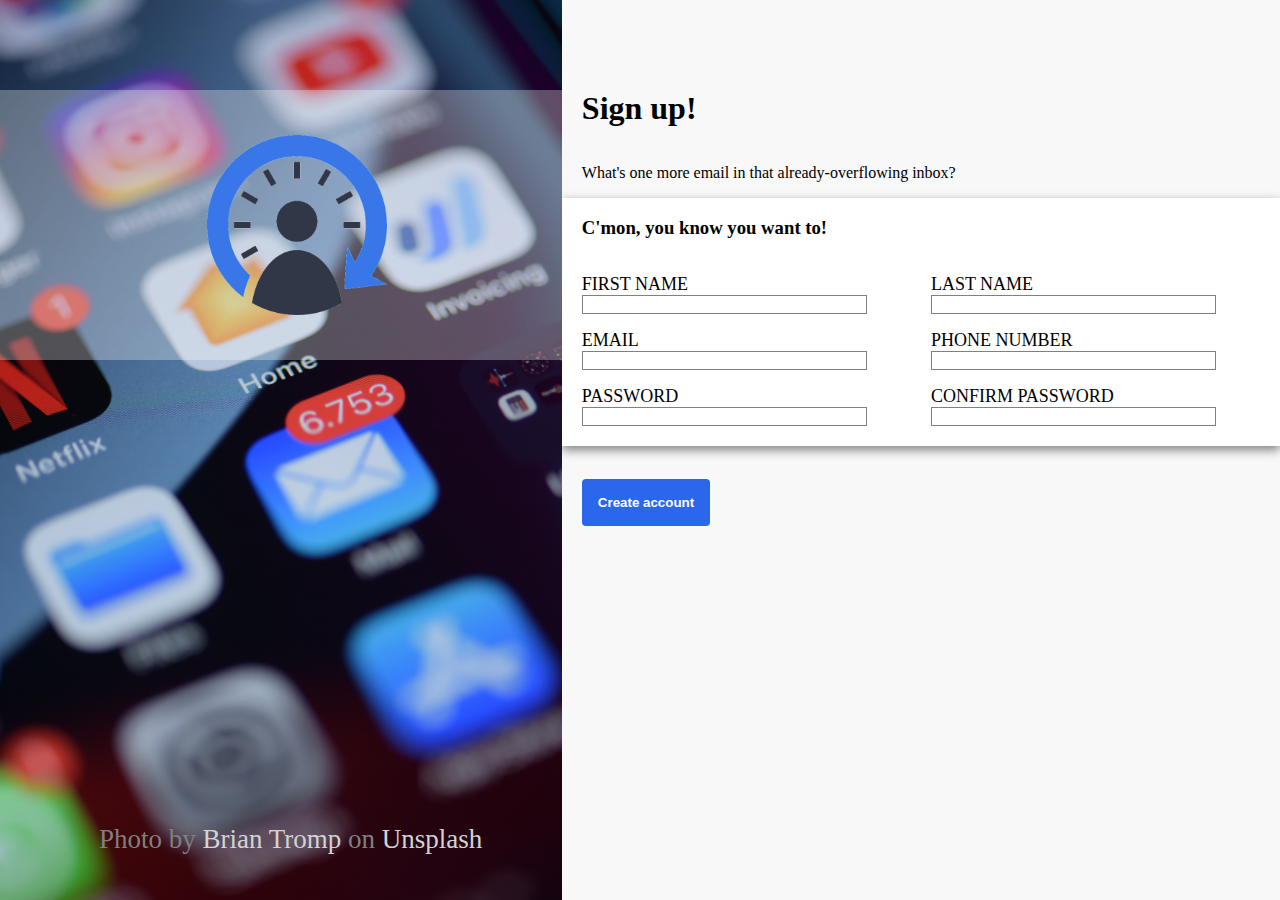
==== index.html @ 820937c0 "Complete basic layout and form function" ====
<!DOCTYPE html>
<html lang="en">
    <head>
        <meta charset="UTF-8">
        <meta http-equiv="X-UA-Compatible" content="IE=edge">
        <meta name="viewport" content="width=device-width, initial-scale=1.0">
        <link rel="stylesheet" href="styles.css">
        <title>Sign-up form</title>
    </head>
    <body>
        <div class="container">
            <div class="image">
                <img class="side-image"
                    src="./images/brian-tromp-X8ejw0g0C_g-unsplash.jpg"
                    alt="picture of phone screen showing many unread emails">
                <div class="logo-background"></div>
                <img class="logo" src="./images/logo.png" alt="logo">
                <div class="image-credit">Photo by <a
                        href="https://unsplash.com/@84media?utm_source=unsplash&utm_medium=referral&utm_content=creditCopyText">Brian
                        Tromp</a> on <a
                        href="https://unsplash.com/s/photos/email?utm_source=unsplash&utm_medium=referral&utm_content=creditCopyText">Unsplash</a>
                </div>
            </div>
            <div class="form-outer-container">
                <h1 class="cta cta-headline">Sign up!</h1>
                <p class="cta">What's one more email in that already-overflowing
                    inbox?</p>
                <div class="form-inner-container">
                    <h3>C'mon, you know you want to!</h3>
                    <form action="thanks.html">
                        <div class="flex-div">
                            <label for="first-name">FIRST NAME</label>
                            <input type="text" required>
                        </div>
                        <div class="flex-div">
                            <label for="last-name">LAST NAME</label>
                            <input type="text" required>
                        </div>
                        <div class="flex-div">
                            <label for="email">EMAIL</label>
                            <input type="email" required>
                        </div>
                        <div class="flex-div">
                            <label for="tel">PHONE NUMBER

                            </label>
                            <input type="tel" pattern="^(\+\d{1,2}\s)?\(?\d{3}\)?[\s.-]?\d{3}[\s.-]?\d{4}$"
                                 required>
                        </div>
                        <div class="flex-div">
                            <label for="password" required>PASSWORD

                            </label>
                            <input type="password" class="error" required>
                        </div>
                        <div class="flex-div">
                            <label for="confirm-password">CONFIRM PASSWORD
                            </label>
                            <input type="password" class="error" required>
                        </div>
                        <button class="submit-button" type="submit">Create
                            account</button>
                    </form>
                </div>
            </div>
        </div>
    </body>
</html>
---- styles.css ----
body {
    margin: 0;
}

form {
    display: flex;
    flex-wrap: wrap;
    justify-content: space-around;
    position: relative;

}
.submit-button {
    position: absolute;
    left: 0;
    bottom: -100px;
    background-color: rgb(43, 103, 235);
    color: white;
    font-weight: bold;
    border: none;
    border-radius: 4px;
    padding: 1rem;

}
.flex-div {
    display: flex;
    flex-direction: column;
    align-items: left;
    /* justify-content: space-between; */

    flex-shrink: 1;
    flex-basis: 50%;


}

label {
    font-size: 2vh;
    margin-top: 1rem;
}

input {
    width: 80%;
    /* flex-shrink: 1; */
    /* display: block; */
    border: solid .125px grey;

}

input:focus {
    border: solid .125px  rgb(43, 103, 235);
    box-shadow: 5px 5px 5px grey;
}
input:focus-visible {
    outline:rgb(43, 103, 235);
}
input .error:invalid {
    border:red;
}
.container {
    display: flex;
    justify-content: space-around;
}

.image {
    position: relative;
    display: flex;
    overflow: hidden;
}

.side-image {
    height: 100vh;
    /* overflow: hidden; */

}

.image-credit {
    position: absolute;
    bottom: 5vh;
    left: 11vh;
    font-size: 3vh;
    color: grey;

}

.image-credit a {
    text-decoration: none;
    color: lightgray;

}

.logo {
    position: absolute;
    top: 15vh;
    left: 23vh;
    height: 20vh;

}

.logo-background {
    position: absolute;
    top: 10vh;
    height: 30vh;
    width: 100%;
    background-color: white;
    opacity: 30%;
}

.form-outer-container {
    display: flex;
    flex-direction: column;
    /* justify-content: center; */
    flex-grow: 1;
    /*  flex-shrink: 0; */
    flex-basis: 60%;
    background-color: #f8f8f8;
    /* padding: 100px 0; */
}

.form-inner-container {
    /* flex-basis: 33%; */
    /* min-height: 50vh; */
    background-color: white;
    box-shadow: 0 .25rem 10px gray;
    padding-left: 20px;
    padding-bottom: 20px;
}

.cta {
    margin-left: 20px;
}

.cta-headline {
    /* margin-bottom: 0; */
    margin-top: 10vh;
}
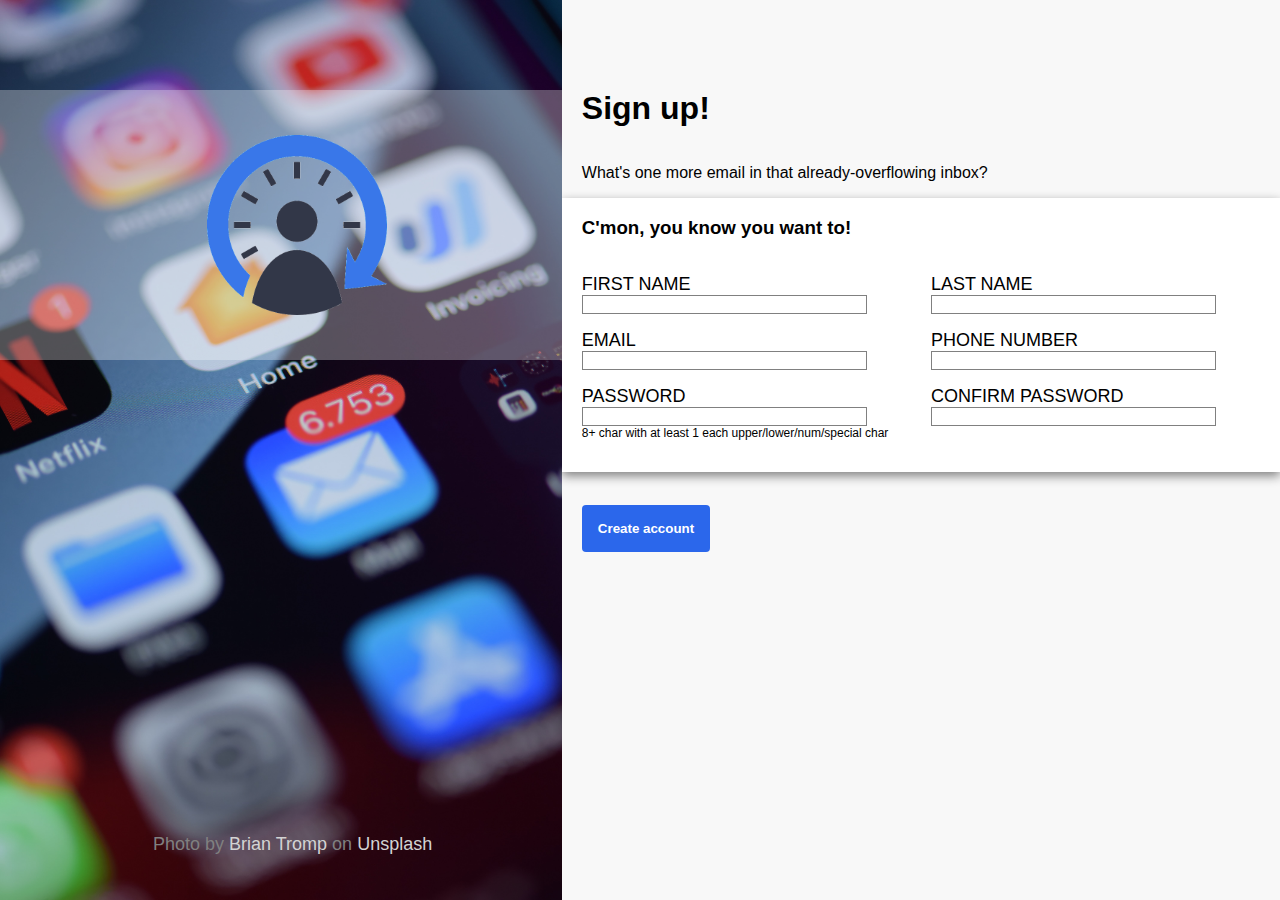
==== commit 6af67033: "Add password validation" ====
--- a/index.html
+++ b/index.html
@@ -44,19 +44,21 @@
                             <label for="tel">PHONE NUMBER
 
                             </label>
-                            <input type="tel" pattern="^(\+\d{1,2}\s)?\(?\d{3}\)?[\s.-]?\d{3}[\s.-]?\d{4}$"
-                                 required>
+                            <input type="tel"
+                                pattern="^(\+\d{1,2}\s)?\(?\d{3}\)?[\s.-]?\d{3}[\s.-]?\d{4}$"
+                                required>
                         </div>
                         <div class="flex-div">
                             <label for="password" required>PASSWORD
 
                             </label>
-                            <input type="password" class="error" required>
+                            <input type="password" class="error" pattern="(?=^.{8,}$)(?=.*\d)(?=.*[!@#$%^&*]+)(?![.\n])(?=.*[A-Z])(?=.*[a-z]).*$" required>
+                           <p class="pass-info">8+ char with at least 1 each upper/lower/num/special char</p> 
                         </div>
                         <div class="flex-div">
                             <label for="confirm-password">CONFIRM PASSWORD
                             </label>
-                            <input type="password" class="error" required>
+                            <input type="password" class="error" pattern="(?=^.{8,}$)(?=.*\d)(?=.*[!@#$%^&*]+)(?![.\n])(?=.*[A-Z])(?=.*[a-z]).*$" required>
                         </div>
                         <button class="submit-button" type="submit">Create
                             account</button>
--- a/styles.css
+++ b/styles.css
@@ -1,5 +1,6 @@
 body {
     margin: 0;
+    font-family: sans-serif;
 }
 
 form {
@@ -55,6 +56,7 @@
 }
 input .error:invalid {
     border:red;
+    outline:red;
 }
 .container {
     display: flex;
@@ -76,8 +78,8 @@
 .image-credit {
     position: absolute;
     bottom: 5vh;
-    left: 11vh;
-    font-size: 3vh;
+    left: 17vh;
+    font-size: 2vh;
     color: grey;
 
 }
@@ -132,4 +134,8 @@
 .cta-headline {
     /* margin-bottom: 0; */
     margin-top: 10vh;
+}
+.pass-info {
+    font-size: .75rem;
+    margin-top: 0;;
 }